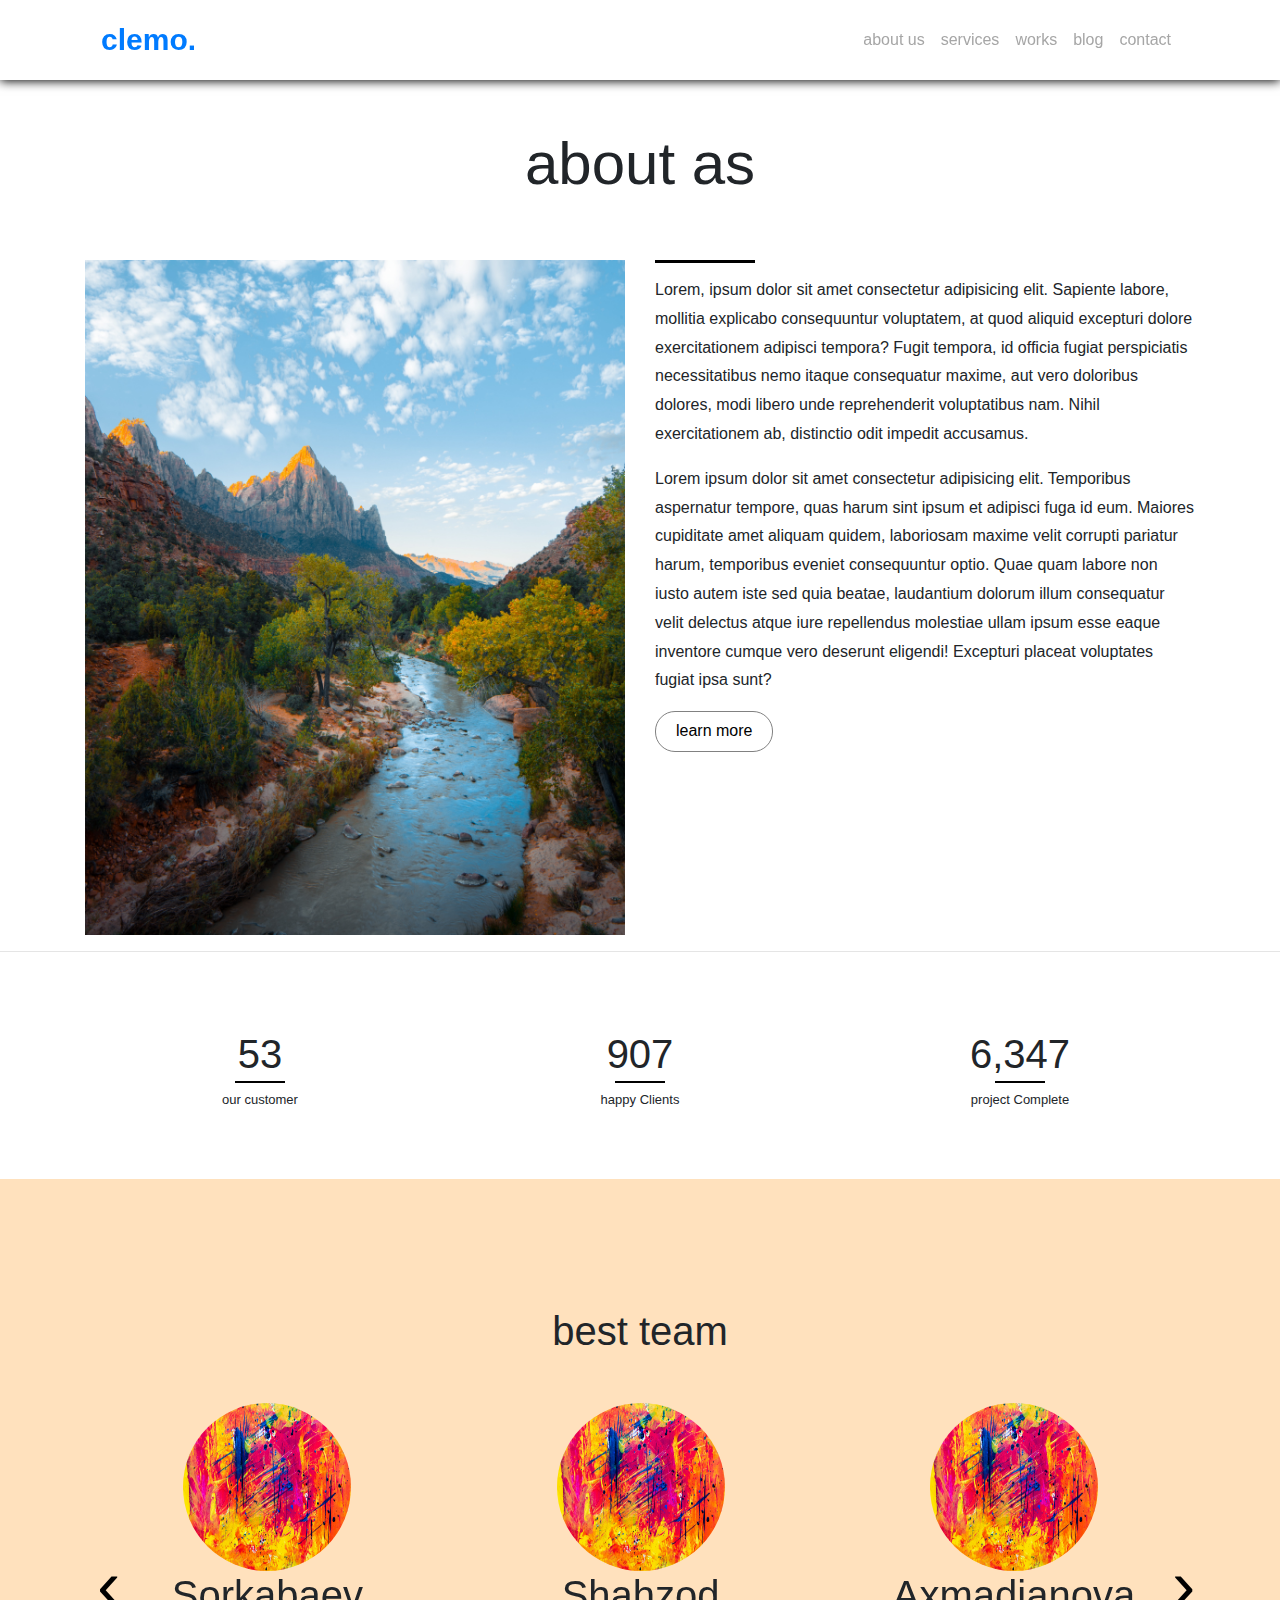
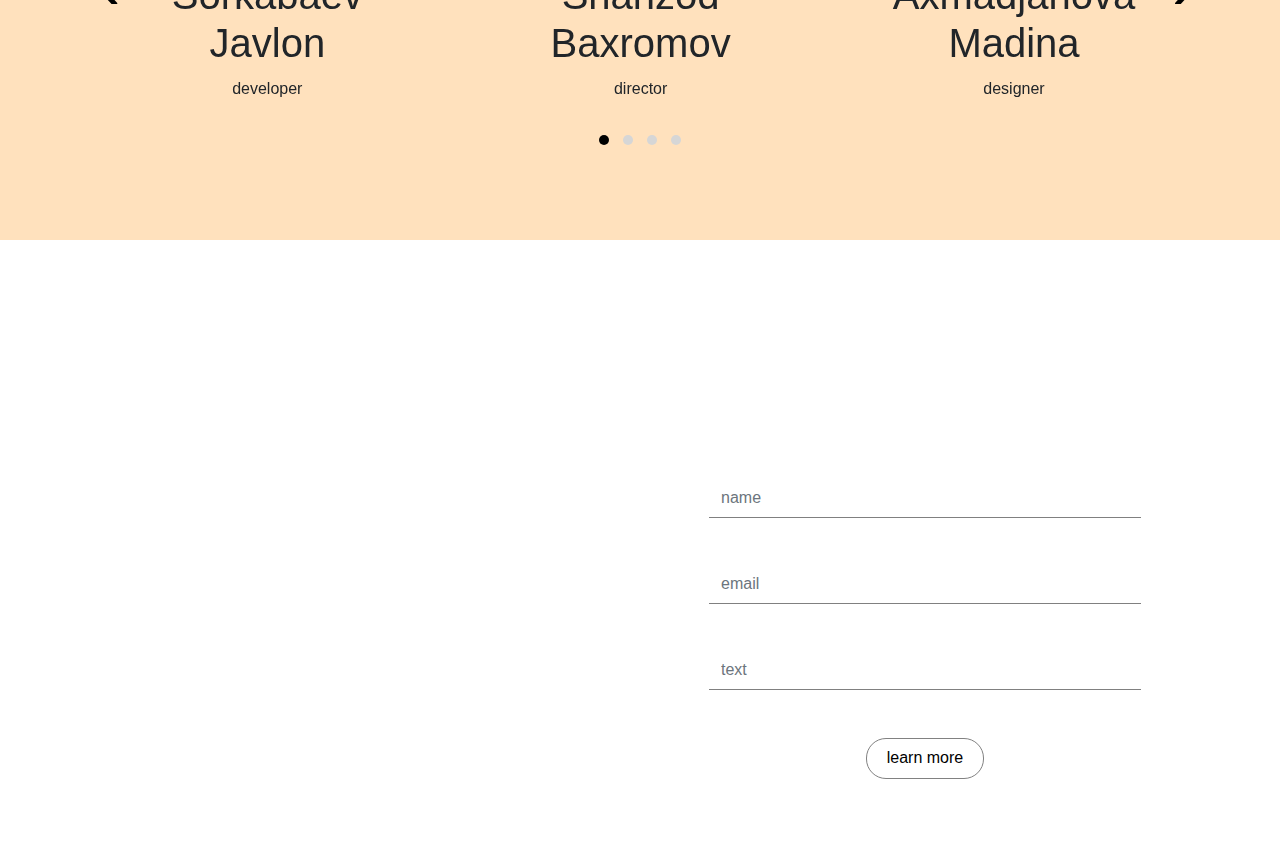
==== aboutus.html @ 429b3055 "about page" ====
<!DOCTYPE html>
<html lang="en">
<head>
    <meta charset="UTF-8">
    <meta name="viewport" content="width=device-width, initial-scale=1.0">
    <title>Clemo | About us</title>
    <link rel="stylesheet" href="./css/bootstrap.css">
    <link rel="stylesheet" href="./css/owl.carousel.css">
    <link rel="stylesheet" href="./css/owl.theme.default.css">
    <link rel="stylesheet" href="./fontawesome/css/fontawesome.css">
    <link rel="stylesheet" href="./fontawesome/css/brands.css">
    <link rel="stylesheet" href="./fontawesome/css/solid.css">
    <link rel="stylesheet" href="./css/main.css">
</head>
<body>
    <header class="fixed-top">
        <div class="container">
            <nav class="navbar navbar-expand-md">
                <div class="navbar-brand">
                    <a href="./index.html"><span class="brand">clemo.</span></a>
                </div>
                 <button class="navbar-toggler" type="button" data-toggle="collapse" data-target="#navbarSupportedContent">
                    <span class="navbar-toggler-icon">menu</span>
                 </button>
                <div class="collapse navbar-collapse header_top" id="navbarSupportedContent">
                    <ul class="navbar-nav justify-content-md-end">
                        <li class="nav-item">
                            <a class="nav-link" href="./aboutus.html">about us</a>
                        </li>
                        <li class="nav-item">
                            <a class="nav-link" href="#">services</a>
                        </li>
                        <li class="nav-item">
                            <a class="nav-link" href="#">works</a>
                        </li>
                        <li class="nav-item">
                            <a class="nav-link" href="#">blog</a>
                        </li>
                        <li class="nav-item">
                            <a class="nav-link" href="#">contact</a>
                        </li>
                    </ul>
                </div>
            </nav>
        </div>
    </header>
    <section class="aboutus">
        <div class="container">
            <h1 class="text-center">about as</h1>
            <div class="row">
                <div class="col-md-6">
                    <img src="./img/5.jpg" class="img-fluid ${3|rounded-top,rounded-right,rounded-bottom,rounded-left,rounded-circle,|}" alt="">
                </div>
                <div class="col-md-6">
                    <p class="line"></p>
                    <p>Lorem, ipsum dolor sit amet consectetur adipisicing elit. Sapiente labore, mollitia explicabo consequuntur voluptatem, at quod aliquid excepturi dolore exercitationem adipisci tempora? Fugit tempora, id officia fugiat perspiciatis necessitatibus nemo itaque consequatur maxime, aut vero doloribus dolores, modi libero unde reprehenderit voluptatibus nam. Nihil exercitationem ab, distinctio odit impedit accusamus.</p>
                    <p>Lorem ipsum dolor sit amet consectetur adipisicing elit. Temporibus aspernatur tempore, quas harum sint ipsum et adipisci fuga id eum. Maiores cupiditate amet aliquam quidem, laboriosam maxime velit corrupti pariatur harum, temporibus eveniet consequuntur optio. Quae quam labore non iusto autem iste sed quia beatae, laudantium dolorum illum consequatur velit delectus atque iure repellendus molestiae ullam ipsum esse eaque inventore cumque vero deserunt eligendi! Excepturi placeat voluptates fugiat ipsa sunt?</p>
                    <button>learn more</button>
                </div>
            </div>
        </div>
    </section>
    <hr>
    <section class="mt-5 mb-5">
        <div class="container">
            <div class="row text-center">
                <div class="col">
                    <div class="counter">
                        <i class="fa fa-code fa-2x"></i>
                        <h2 class="timer count-title count-number" data-to="100" data-speed="1500"></h2>
                        <p class="count-text ">our customer</p>
                    </div>
                </div>
                <div class="col">
                    <div class="counter">
                        <i class="fa fa-coffee fa-2x"></i>
                        <h2 class="timer count-title count-number" data-to="1700" data-speed="1500"></h2>
                        <p class="count-text ">happy Clients</p>
                    </div>
                </div>
                <div class="col">
                    <div class="counter">
                        <i class="fa fa-lightbulb-o fa-2x"></i>
                        <h2 class="timer count-title count-number" data-to="11900" data-speed="1500"></h2>
                        <p class="count-text ">project Complete</p>
                    </div>
                </div>
            
            </div>
        </div>
    </section>

    <section class="team-section mt-md-5">
        <div class="container">
        <h1 class="text-center mt-md-5 mb-md-5">best team</h1>
            <div class="owl-carousel owl-theme" id="team-carousel">
                <div class="item">
                    <img class="img-fluid align-content-center" src="./img/2.jpg" alt="">
                    <h1 class="text-center">Shahzod<br>Baxromov</h1>
                    <p class="text-center">director</p>
                </div>
                <div class="item">
                    <img class="img-fluid align-content-center" src="./img/2.jpg" alt="">
                    <h1 class="text-center">Axmadjanova<br>Madina</h1>
                    <p class="text-center">designer</p>
                </div>
                <div class="item">
                    <img class="img-fluid align-content-center" src="./img/2.jpg" alt="">
                    <h1 class="text-center">Rahmonov<br>Mirkomil</h1>
                    <p class="text-center">developer</p>
                </div>
                <div class="item">
                    <img class="img-fluid align-content-center" src="./img/2.jpg" alt="">
                    <h1 class="text-center">Sorkabaev<br>Javlon</h1>
                    <p class="text-center">developer</p>
                </div>
            </div>
        </div>
    </section>

    

    <section class="address mt-md-5 mt-sm-5">
        <div class="container pt-5 pb-5">
            <h1 class="text-center">get in touch</h1>
            <div class="row mt-5">
                <div class="col-md-6">
                    <p class="text-center">Tashkent, 23 Street, Bla Bla 7</p>
                    <p class="text-center">+99898 888 88 08</p>
                    <p class="text-center">web@proger.angren</p>
                </div>
                <div class="col-md-6">
                    <div class="form-group">
                    
                      <input type="text" name="" class="mt-5 form-control" placeholder="name">
                      
        
                      <input type="email" name=""  class="mt-5 form-control" placeholder="email">
                      
                      
                      <input type="text" name=""  class="mt-5 form-control" placeholder="text">
                      <p class="text-center mt-5"><button>learn more</button></p>
                    </div>
                </div>
            </div>
        </div>
    </section>
    <script src="./js/jquery.js"></script>
    <script src="./js/bootstrap.js"></script>
    <script src="./js/src/popover.js"></script>
    <script src="./js/owl.carousel.js"></script>
    <script src="./js/main.js"></script>
</body>
</html>
---- css/main.css ----
@import 'media.css';
body{
    line-height: 1.8;
}
.brand{
    font-weight: 900;
    font-size: 30px;
}
header{
    box-shadow: 0px 1px 10px black !important;
    z-index: 1;
    background-color: white;
}
header nav ul li a{
    color: #A6A6A6;
}
header nav ul li a:hover{
    color: black;
}
.main-carousel{
    background-color: #FFE1BD;
    padding: 8em;
    margin-top: 7em !important;
}
.main-carousel .owl-carousel input{
    background-color: black;
    color: white;
    border-radius: 28px;
    padding: 3px 20px 4px 20px;
    border: 0px;
}
.main-carousel .owl-carousel div h1{
    position: relative;
    font-size: 40px;
    font-weight: 900;
    word-spacing: 5px;
}
.main-carousel .owl-carousel div h1::after{
    position: absolute;
    content: "";
    width: 60px;
    height: 3px;
    background-color: black;
    bottom: -10px;
    left: calc(50% - 30px);

}
.main-carousel .owl-carousel div .button{
    display: flex;
    justify-content: center;
}
.activities .container h1{
    font-size: 50px;
    font-weight: 100 !important;
}
.activities .container .row .col-md-6 img{
    height: 560px;
    width: 560px;
}
.activities .container .row .col-md-6 h1{
    font-weight: 900;
    color: black;
    position: relative;
}
.activities .container .row .col-md-6 h1::after{
    position: absolute;
    content: "";
    width: 100px;
    height: 3px;
    background-color: black;
    bottom: -10px;
    left: 0;
}
.activities .container .row .col-md-6 .mt-md-5{
    color: #818181 !important   ;
}
.activities .container .row .col-md-6 div{
    line-height: 0px;
}
.activities .container .row .col-md-6 div p{
    font-size: 30px;
}
.activities .container .row .col-md-6 button,
.address button,
.aboutus button{
    border: 1px solid #818181;
    border-radius: 20px;
    background: white;
    padding: 5px 20px 5px 20px;
}
.bax-btn{
    border:none;
    border-radius: 20px;
    background: black;
    padding: 5px 30px 5px 30px;
    color: white;
}
.team-section{
    background-color: #FFE1BD;
    padding: 80px 0 80px 0;
}
#team-carousel>div img{
    width: 168px;
    height: 168px;
    border-radius: 50%;
    left: calc(50% - 84px);
    position: relative;
}



.owl-carousel .owl-nav {
    overflow: hidden;
    height: 0px;
  }

  .owl-theme .owl-dots .owl-dot.active span,
  .owl-theme .owl-dots .owl-dot:hover span {
    background: black;
  }


  .owl-carousel .item {
    text-align: center;
  }

  .owl-carousel .nav-button {
    height: 50px;
    width: 25px;
    cursor: pointer;
    position: absolute;
    top: 110px !important;
  }

  .owl-carousel .owl-prev.disabled,
  .owl-carousel .owl-next.disabled {
    pointer-events: none;
    opacity: 0.25;
    
}
  .owl-carousel .owl-prev {
    left: 0px;
  }

  .owl-carousel .owl-next {
    right: 0px;
  }

  .owl-theme .owl-nav [class*=owl-] {
    color: black;
    font-size: 70px;
    border-radius: 3px;
    background: none;
    transition: 1s;
}

  .owl-carousel .prev-carousel:hover {
    background-position: 0px -53px;
  }

  .owl-carousel .next-carousel:hover {
    background-position: -24px -53px;
  }
  .owl-theme .owl-nav [class*="owl-"]:hover{
      background: none;
      font-size: 80px;
  }
  #client>div img{
    width: 266px;
    height: 140px;      
  }
 .header_top ul{
     width: 100%;
 }

 .clients{
     font-weight: 100 !important;
 }
 #client>div .col-md-6 h1{
     font-weight: 900;
     position: relative;
    }
 #client>div .col-md-6 h1::after{
    position: absolute;
    content: '';
    width: 100px;
    height: 3px;
    background-color: black;
    left: 0;
    bottom: -15px;
 }
 .address{
     background-image: url('../img/8.jpg');
     background-attachment: fixed;
     background-repeat: no-repeat;
     background-size: cover;
     color: white;
 }
 .address .container> h1{
     font-weight: 100;
     font-size: 40px;
 }
 .address .form-control{
     background: transparent !important;
     border: none;
     border-bottom: 1px solid grey ;
     margin: 10px auto;
     outline: none !important;
     border-radius: 0px;
     width: 80%;
 }
 .aboutus{
     margin-top: 8em;
 }
 .aboutus .container h1{
     font-size: 3.75em;
     font-weight: 100;
     margin-bottom: 1em;
 }
 .aboutus .container .row .col-md-6 .line{
     position: relative;
 }
 .aboutus .container .row .col-md-6 .line::after{
     position: absolute;
     content: '';
     width: 100px;
     height: 3px;
     left: 0;
     bottom: -3px;
     background: black;
 }
 .counter {
    padding: 20px 0;
    border-radius: 5px;
    transition: 1s;
}
.counter:hover{
    background-color:#FFE1BD;
}
.count-title {
    position: relative;
    font-size: 40px;
    font-weight: normal;
    margin-top: 10px;
    margin-bottom: 0;
    text-align: center;
}

.count-title::after{
    position: absolute;
    content: '';
    width: 50px;
    height: 2px;
    background: black;
    bottom: -5px;
    left: calc(50% - 25px);
}

.count-text {
    font-size: 13px;
    font-weight: normal;
    margin-top: 10px;
    margin-bottom: 0;
    text-align: center;
}

.fa-2x {
    margin: 0 auto;
    float: none;
    display: table;
    color: #4ad1e5;
}
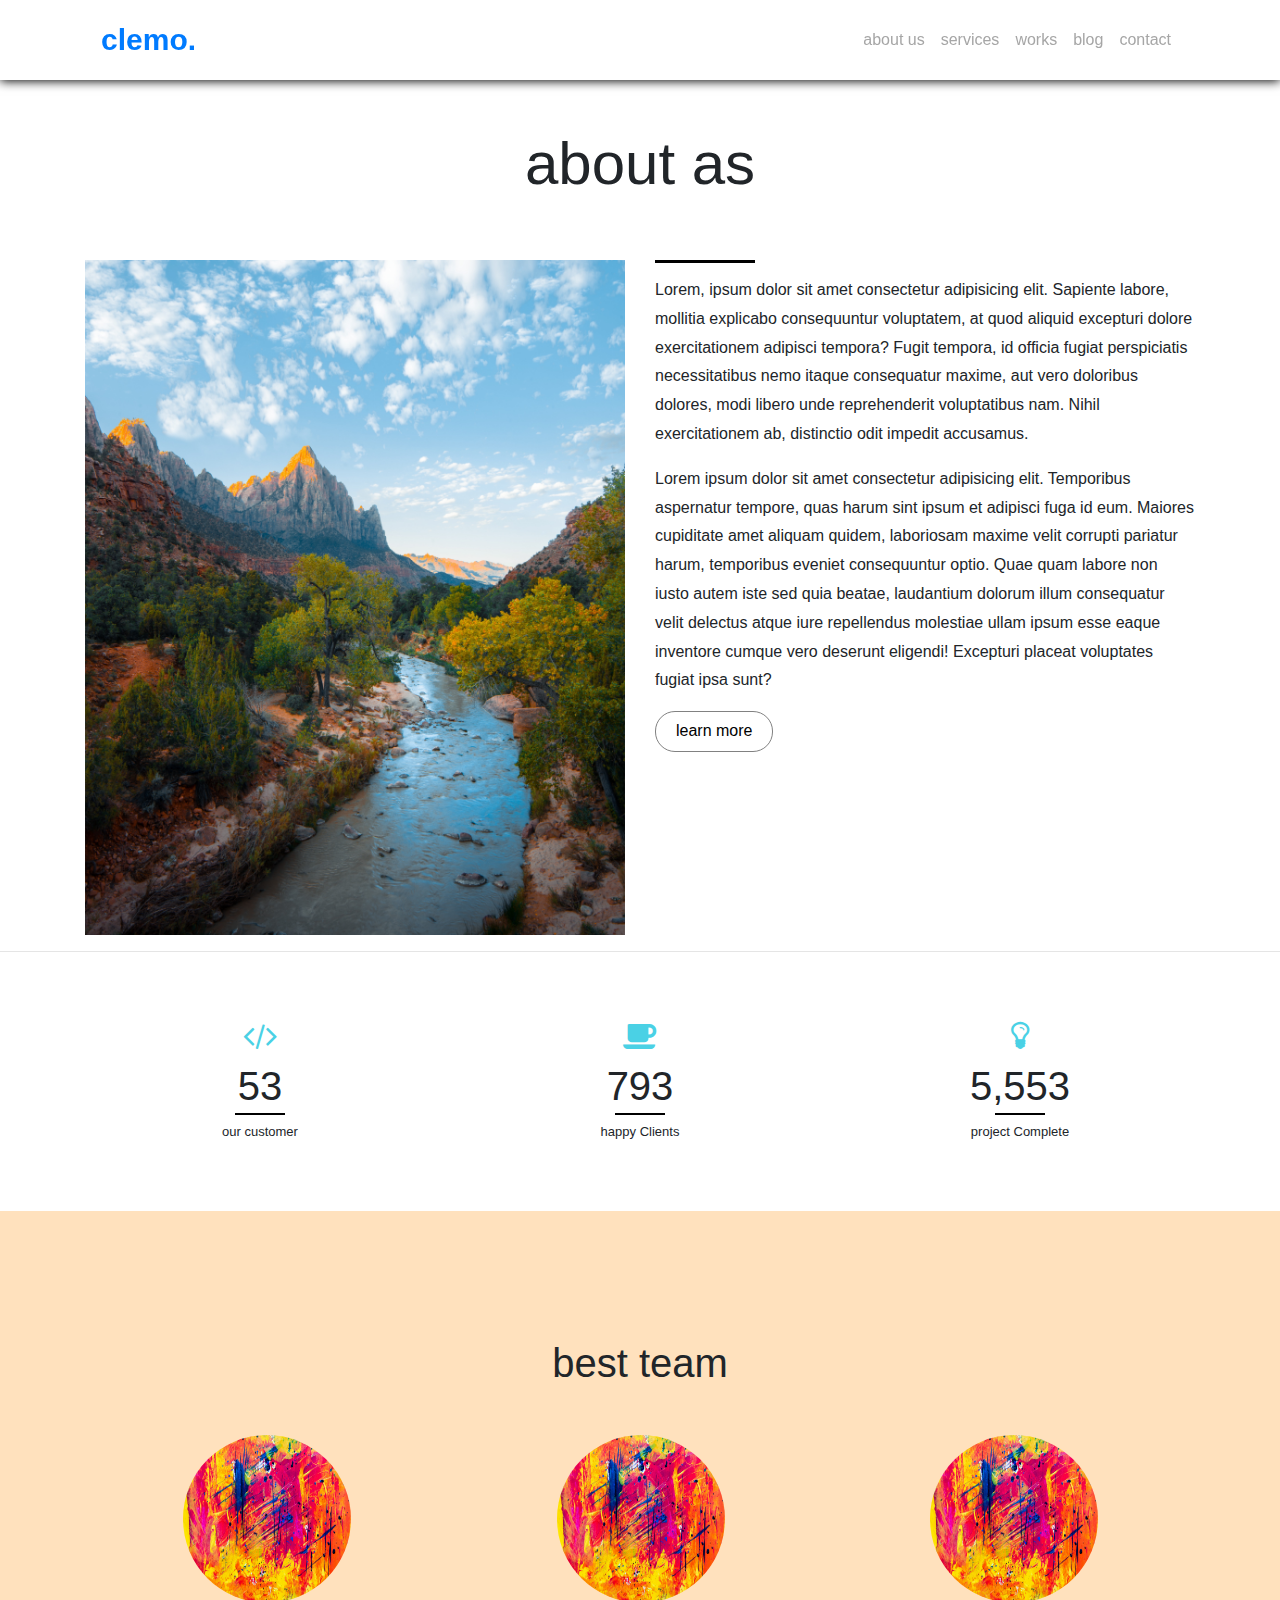
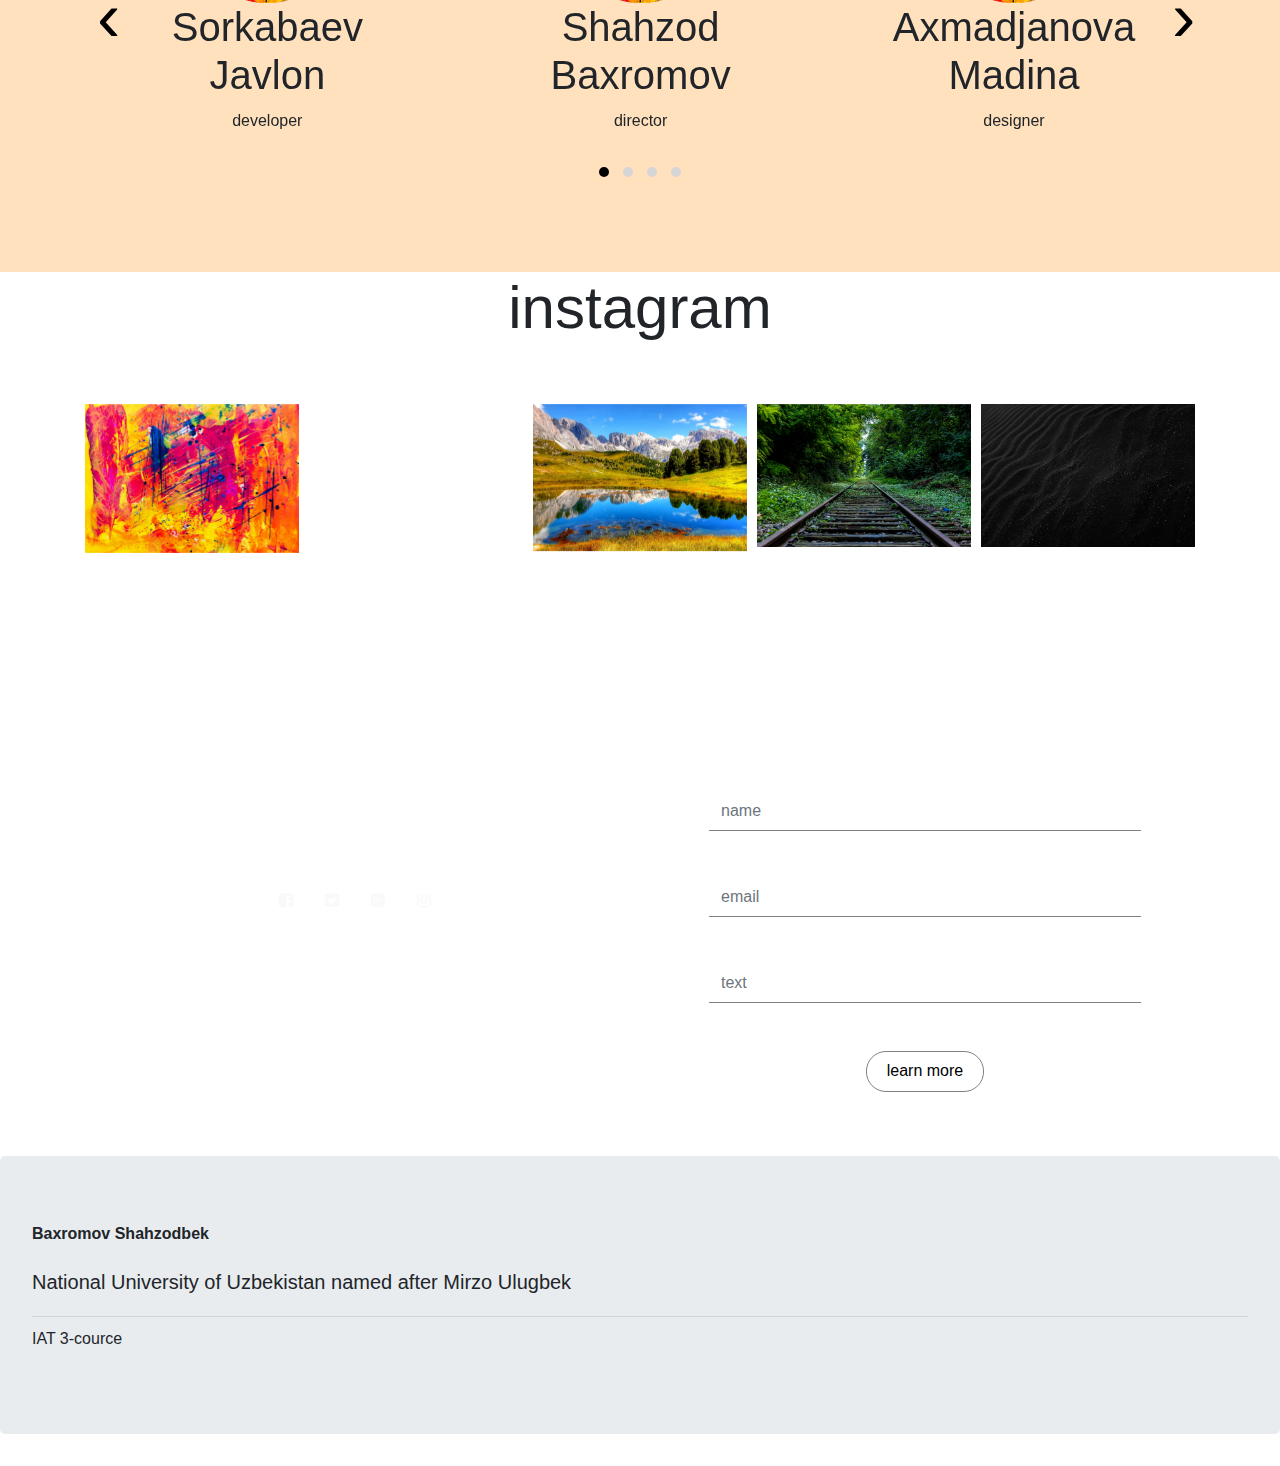
==== commit 60f62974: "about page" ====
--- a/aboutus.html
+++ b/aboutus.html
@@ -8,8 +8,7 @@
     <link rel="stylesheet" href="./css/owl.carousel.css">
     <link rel="stylesheet" href="./css/owl.theme.default.css">
     <link rel="stylesheet" href="./fontawesome/css/fontawesome.css">
-    <link rel="stylesheet" href="./fontawesome/css/brands.css">
-    <link rel="stylesheet" href="./fontawesome/css/solid.css">
+    <link rel="stylesheet" href="https://netdna.bootstrapcdn.com/font-awesome/4.0.3/css/font-awesome.min.css">
     <link rel="stylesheet" href="./css/main.css">
 </head>
 <body>
@@ -118,7 +117,28 @@
         </div>
     </section>
 
-    
+    <section class="instagram">
+        <div class="container">
+            <h1 class="text-center">instagram</h1>
+            <div class="owl-carousel" id="instagram">
+                <div>
+                    <img src="./img/2.jpg" alt="">
+                </div>
+                <div>
+                    <img src="./img/3.jpg" alt="">
+                </div>
+                <div>
+                    <img src="./img/6.jpg" alt="">
+                </div>
+                <div>
+                    <img src="./img/7.jpg" alt="">
+                </div>
+                <div>
+                    <img src="./img/8.jpg" alt="">
+                </div>
+            </div>
+        </div>
+    </section>
 
     <section class="address mt-md-5 mt-sm-5">
         <div class="container pt-5 pb-5">
@@ -128,6 +148,20 @@
                     <p class="text-center">Tashkent, 23 Street, Bla Bla 7</p>
                     <p class="text-center">+99898 888 88 08</p>
                     <p class="text-center">web@proger.angren</p>
+                    <ul class="nav justify-content-center">
+                        <li class="nav-item">
+                            <a href="#" class="nav-link text-light"><i class="fa fa-facebook-square" aria-hidden="true"></i></a>
+                        </li>
+                        <li class="nav-item">
+                            <a href="#" class="nav-link text-light"><i class="fa fa-twitter-square" aria-hidden="true"></i></a>
+                        </li>
+                        <li class="nav-item">
+                            <a href="#" class="nav-link text-light"><i class="fa fa-google-plus-square" aria-hidden="true"></i></a>
+                        </li>
+                        <li class="nav-item">
+                            <a href="#" class="nav-link text-light"><i class="fa fa-instagram" aria-hidden="true"></i></a>
+                        </li>
+                    </ul>
                 </div>
                 <div class="col-md-6">
                     <div class="form-group">
@@ -145,6 +179,14 @@
             </div>
         </div>
     </section>
+    <section>
+        <div class="jumbotron">
+            <p class="font-weight-bolder">Baxromov Shahzodbek</p>
+            <p class="lead">National University of Uzbekistan named after Mirzo Ulugbek</p>
+            <hr class="my-2">
+            <p>IAT 3-cource</p>
+        </div>
+    </section>
     <script src="./js/jquery.js"></script>
     <script src="./js/bootstrap.js"></script>
     <script src="./js/src/popover.js"></script>
--- a/css/main.css
+++ b/css/main.css
@@ -212,7 +212,8 @@
  .aboutus{
      margin-top: 8em;
  }
- .aboutus .container h1{
+ .aboutus .container h1,
+ .instagram .container h1{
      font-size: 3.75em;
      font-weight: 100;
      margin-bottom: 1em;
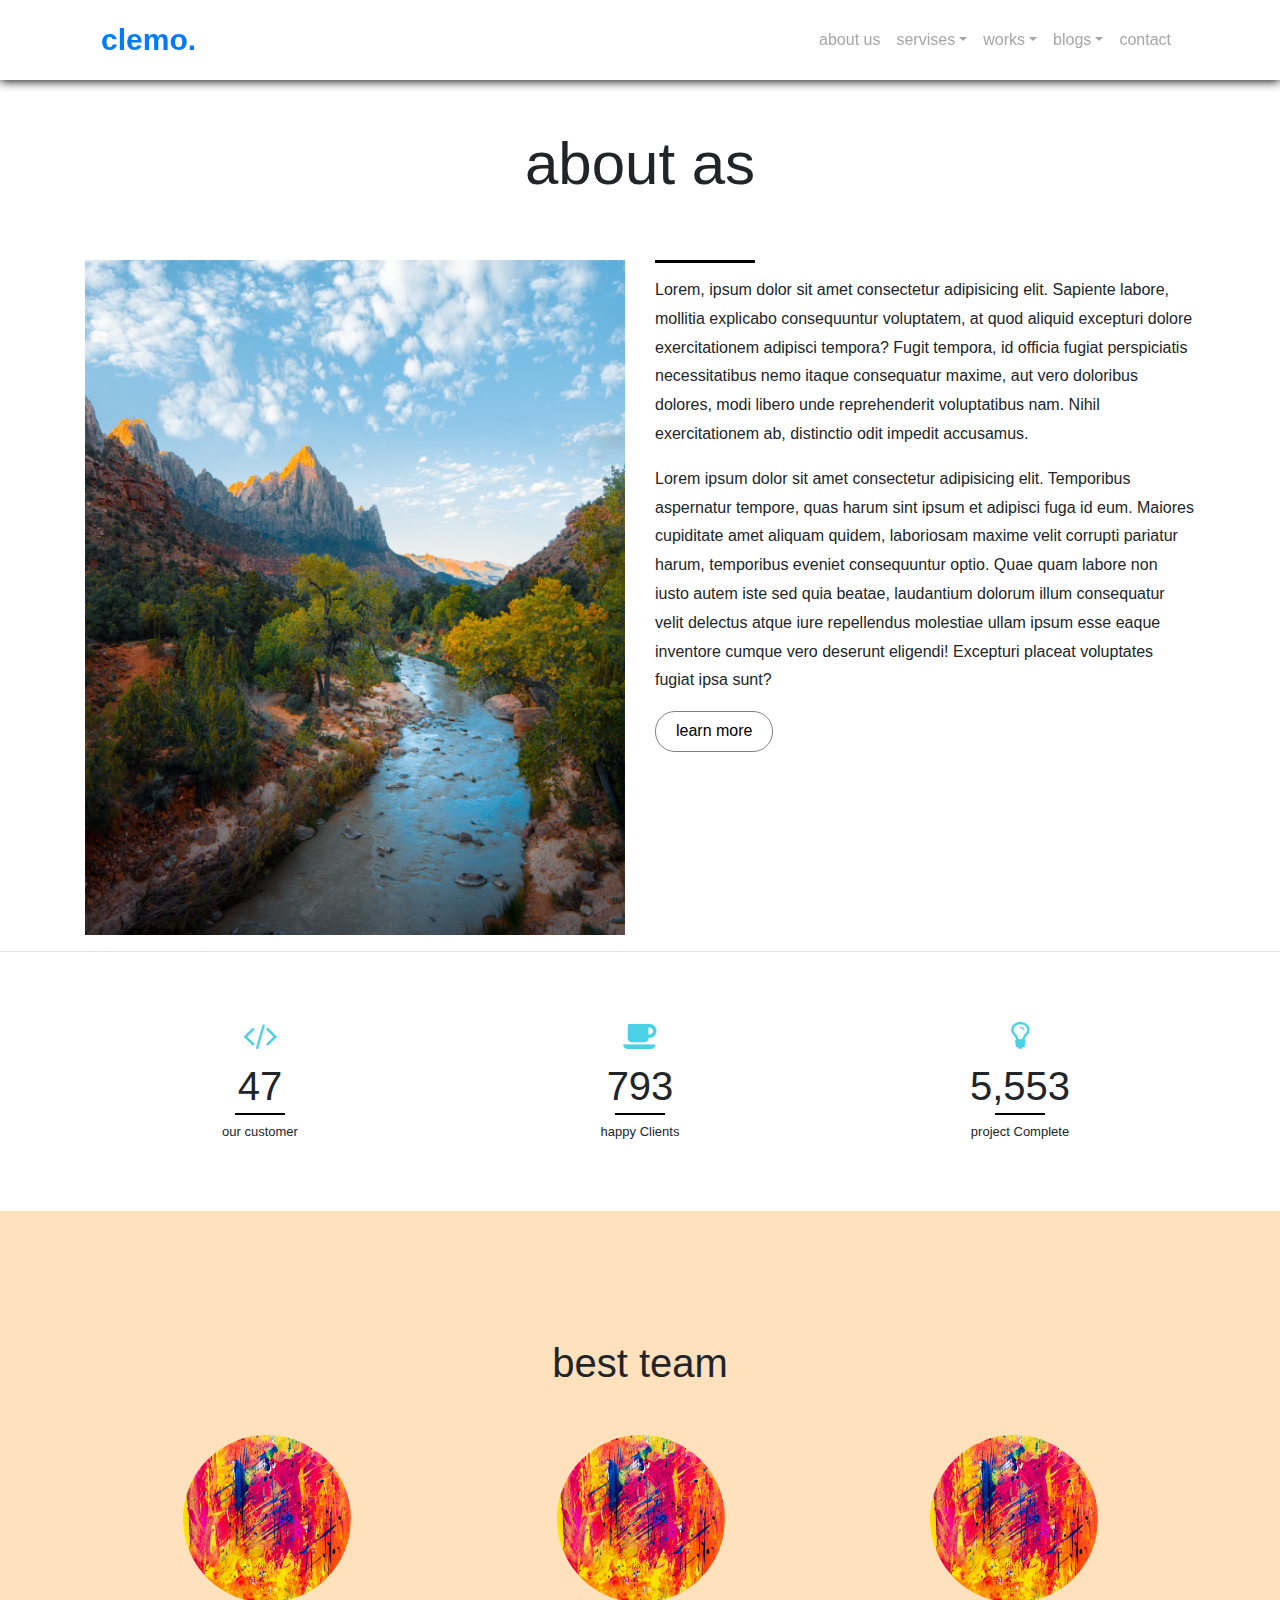
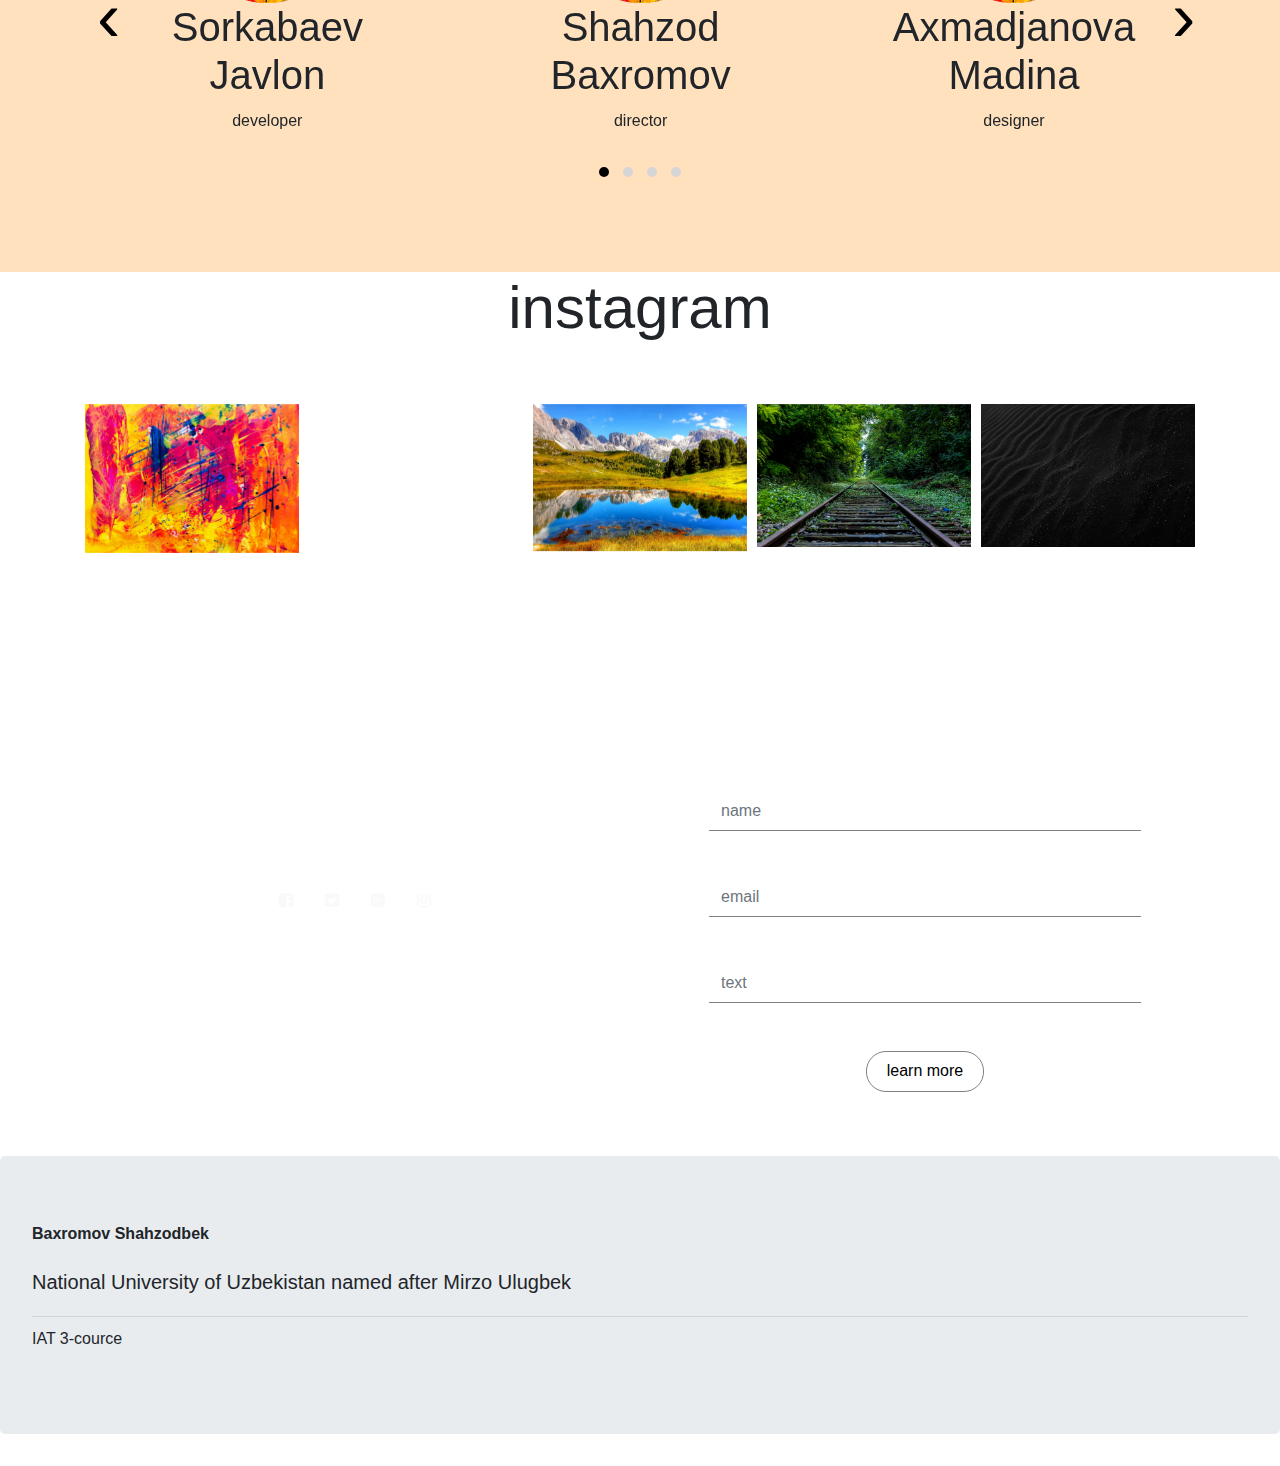
==== commit 57119da3: "add another pages" ====
--- a/aboutus.html
+++ b/aboutus.html
@@ -26,14 +26,26 @@
                         <li class="nav-item">
                             <a class="nav-link" href="./aboutus.html">about us</a>
                         </li>
-                        <li class="nav-item">
-                            <a class="nav-link" href="#">services</a>
-                        </li>
-                        <li class="nav-item">
-                            <a class="nav-link" href="#">works</a>
-                        </li>
-                        <li class="nav-item">
-                            <a class="nav-link" href="#">blog</a>
+                        <li class="nav-item dropdown">
+                            <a class="nav-link dropdown-toggle" href="#" id="dropdownId" data-toggle="dropdown" aria-haspopup="true" aria-expanded="false">servises</a>
+                            <div class="dropdown-menu" aria-labelledby="dropdownId">
+                                <a class="dropdown-item" href="./service1.html">servise 1</a>
+                                <a class="dropdown-item" href="./service2.html">service 2</a>
+                            </div>
+                        </li>
+                        <li class="nav-item dropdown">
+                            <a class="nav-link dropdown-toggle" href="#" id="dropdownId" data-toggle="dropdown" aria-haspopup="true" aria-expanded="false">works</a>
+                            <div class="dropdown-menu" aria-labelledby="dropdownId">
+                                <a class="dropdown-item" href="./work1.html">work 1</a>
+                                <a class="dropdown-item" href="./work2.html">work 2</a>
+                            </div>
+                        </li>
+                        <li class="nav-item dropdown">
+                            <a class="nav-link dropdown-toggle" href="#" id="dropdownId" data-toggle="dropdown" aria-haspopup="true" aria-expanded="false">blogs</a>
+                            <div class="dropdown-menu" aria-labelledby="dropdownId">
+                                <a class="dropdown-item" href="./blog1.html">blog 1</a>
+                                <a class="dropdown-item" href="./blog2.html">blog 2</a>
+                            </div>
                         </li>
                         <li class="nav-item">
                             <a class="nav-link" href="#">contact</a>
--- a/css/main.css
+++ b/css/main.css
@@ -82,7 +82,8 @@
 }
 .activities .container .row .col-md-6 button,
 .address button,
-.aboutus button{
+.aboutus button,
+.price button{
     border: 1px solid #818181;
     border-radius: 20px;
     background: white;
@@ -209,8 +210,10 @@
      border-radius: 0px;
      width: 80%;
  }
- .aboutus{
-     margin-top: 8em;
+ .aboutus,
+ .activities1,
+ .works{
+     margin-top: 8em !important;
  }
  .aboutus .container h1,
  .instagram .container h1{
@@ -270,4 +273,16 @@
     float: none;
     display: table;
     color: #4ad1e5;
+}
+.price{
+    background: black;
+}
+.price button{
+    width: 150px;
+    height: 40px;
+    margin-top: 10px;
+}
+.price p{
+    font-size: 2em;
+    color: white;
 }